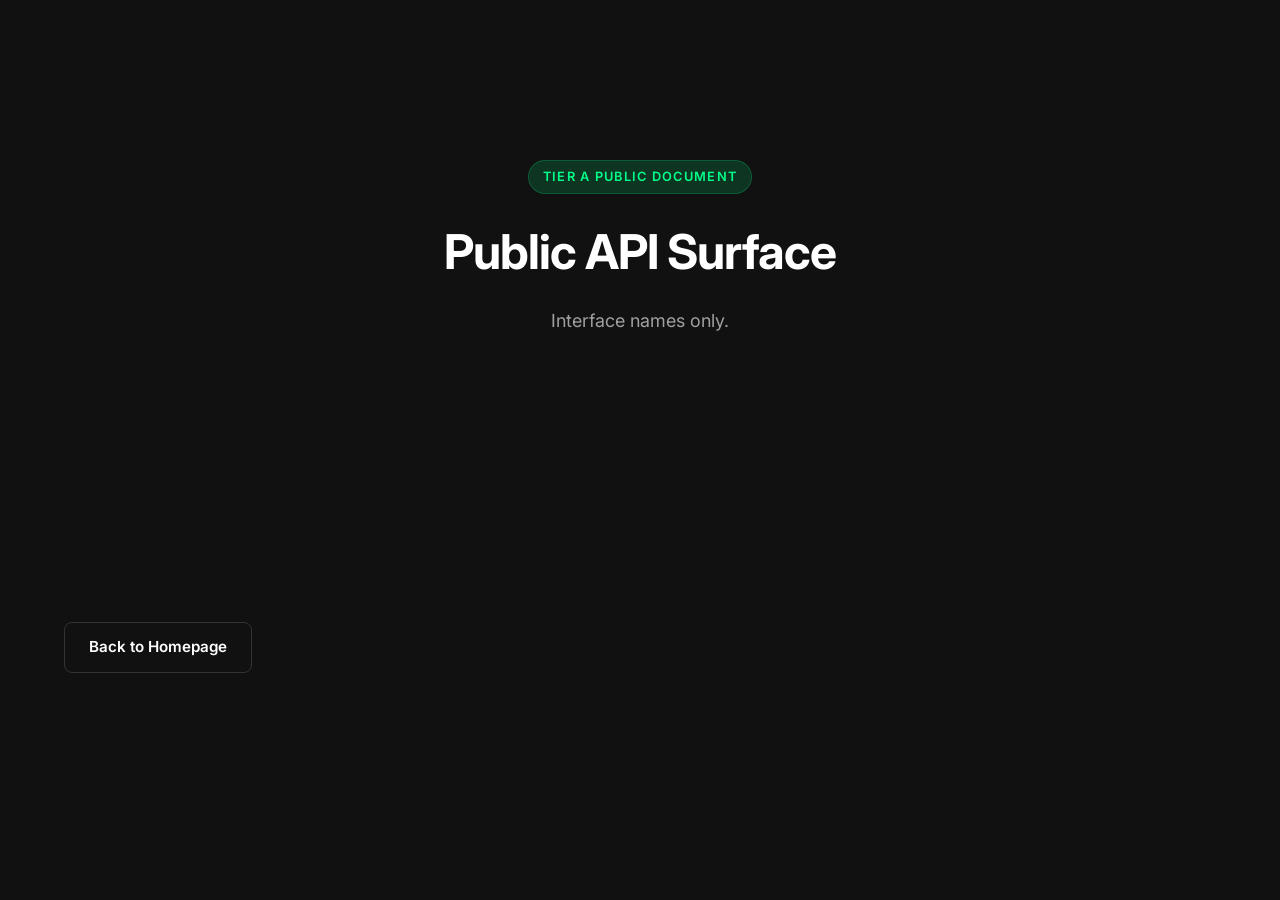
==== api.html @ 6c2674a9 "Add dedicated resources/FAQ/privpedia pages and page-level social metadata" ====
<!DOCTYPE html>
<html lang="en">
<head>
  <meta charset="UTF-8">
  <meta name="viewport" content="width=device-width, initial-scale=1.0">
  <meta name="description" content="PrivChain public API surface for verify, settle, settlement lookup, reconcile, health, and signer interfaces.">
  <meta property="og:title" content="PrivChain API Surface">
  <meta property="og:description" content="Interface-level API definitions for private payment lifecycle operations.">
  <meta property="og:type" content="website">
  <meta property="og:url" content="https://privchain.io/api.html">
  <meta property="og:image" content="https://privchain.io/assets/brand/social-card-api-1200x630.png">
  <meta name="twitter:card" content="summary_large_image">
  <meta name="twitter:title" content="PrivChain API Surface">
  <meta name="twitter:description" content="Public endpoint names and tool interfaces for PrivChain integrations.">
  <meta name="twitter:image" content="https://privchain.io/assets/brand/social-card-api-1200x630.png">
  <meta name="theme-color" content="#0a0a0a">
  <link rel="canonical" href="https://privchain.io/api.html">
  <title>PrivChain API Surface</title>
  <link rel="preconnect" href="https://fonts.googleapis.com">
  <link rel="preconnect" href="https://fonts.gstatic.com" crossorigin>
  <link href="https://fonts.googleapis.com/css2?family=Inter:wght@300;400;500;600;700;800&amp;display=swap" rel="stylesheet">
  <link rel="stylesheet" href="styles.css">
</head>
<body>
<section class="tokenomics" style="padding-top:160px;min-height:100vh;"><div class="container"><div class="section-header"><span class="section-tag">Tier A Public Document</span><h1 class="section-title">Public API Surface</h1><p class="section-subtitle">Interface names only.</p></div>
<div class="feature-card"><ul class="feature-list">
<li><strong>Facilitator:</strong> POST /verify, POST /settle, GET /settlements/:settlementRef, POST /reconcile, GET /health</li>
<li><strong>Scheme:</strong> priv-stark/v1</li>
<li><strong>Signer:</strong> POST /sign-intent</li>
<li><strong>MCP Tools:</strong> privchain_pay, privchain_get_settlement, privchain_reconcile</li>
</ul></div>
<p style="margin-top:24px;"><a class="btn btn-secondary" href="index.html">Back to Homepage</a></p></div></section>
</body>
</html>
---- styles.css ----
/* ===================================
   PrivChain Website Styles
   Dark Theme | Modern Crypto Aesthetic
   =================================== */

/* CSS Variables */
:root {
    --bg-primary: #0a0a0a;
    --bg-secondary: #111111;
    --bg-tertiary: #1a1a1a;
    --bg-card: #0f0f0f;
    --accent: #00ff88;
    --accent-dim: #00cc6a;
    --accent-glow: rgba(0, 255, 136, 0.15);
    --text-primary: #ffffff;
    --text-secondary: #a0a0a0;
    --text-tertiary: #666666;
    --border: #222222;
    --border-light: #333333;
    --gradient-start: #00ff88;
    --gradient-end: #00aa55;
    --font-family: 'Inter', -apple-system, BlinkMacSystemFont, 'Segoe UI', Roboto, sans-serif;
    --transition-fast: 0.15s ease;
    --transition-normal: 0.3s ease;
    --transition-slow: 0.5s ease;
    --container-width: 1200px;
    --section-padding: 120px;
}

/* Reset & Base */
*, *::before, *::after {
    box-sizing: border-box;
    margin: 0;
    padding: 0;
}

html {
    scroll-behavior: smooth;
    -webkit-font-smoothing: antialiased;
    -moz-osx-font-smoothing: grayscale;
}

body {
    font-family: var(--font-family);
    background: var(--bg-primary);
    color: var(--text-primary);
    line-height: 1.6;
    overflow-x: hidden;
}

a {
    color: inherit;
    text-decoration: none;
    transition: color var(--transition-fast);
}

ul {
    list-style: none;
}

img {
    max-width: 100%;
    height: auto;
}

/* Container */
.container {
    max-width: var(--container-width);
    margin: 0 auto;
    padding: 0 24px;
}

/* ===================================
   Navigation
   =================================== */
.navbar {
    position: fixed;
    top: 0;
    left: 0;
    right: 0;
    z-index: 1000;
    padding: 20px 0;
    transition: all var(--transition-normal);
    background: transparent;
}

.navbar.scrolled {
    padding: 12px 0;
    background: rgba(10, 10, 10, 0.9);
    backdrop-filter: blur(20px);
    border-bottom: 1px solid var(--border);
}

.nav-container {
    display: flex;
    align-items: center;
    justify-content: space-between;
}

.logo {
    display: flex;
    align-items: center;
    gap: 10px;
    font-weight: 700;
    font-size: 1.25rem;
}

.logo-icon {
    color: var(--accent);
    font-size: 1.5rem;
}

.logo-image {
    width: 30px;
    height: 30px;
    border-radius: 8px;
}

.logo-text {
    letter-spacing: 0.1em;
}

.nav-links {
    display: flex;
    align-items: center;
    gap: 40px;
}

.nav-links a {
    font-size: 0.9rem;
    font-weight: 500;
    color: var(--text-secondary);
    transition: color var(--transition-fast);
}

.nav-links a:hover {
    color: var(--accent);
}

.nav-cta {
    margin-left: 20px;
}

.mobile-menu-btn {
    display: none;
    flex-direction: column;
    gap: 5px;
    background: none;
    border: none;
    cursor: pointer;
    padding: 5px;
}

.mobile-menu-btn span {
    display: block;
    width: 24px;
    height: 2px;
    background: var(--text-primary);
    transition: all var(--transition-fast);
}

.mobile-menu-btn.active span:nth-child(1) {
    transform: rotate(45deg) translate(5px, 5px);
}

.mobile-menu-btn.active span:nth-child(2) {
    opacity: 0;
}

.mobile-menu-btn.active span:nth-child(3) {
    transform: rotate(-45deg) translate(5px, -5px);
}

/* ===================================
   Buttons
   =================================== */
.btn {
    display: inline-flex;
    align-items: center;
    gap: 10px;
    padding: 12px 24px;
    border-radius: 8px;
    font-weight: 600;
    font-size: 0.95rem;
    cursor: pointer;
    border: none;
    transition: all var(--transition-fast);
}

.btn-lg {
    padding: 16px 32px;
    font-size: 1rem;
}

.btn-primary {
    background: var(--accent);
    color: var(--bg-primary);
}

.btn-primary:hover {
    background: var(--accent-dim);
    transform: translateY(-2px);
    box-shadow: 0 10px 40px var(--accent-glow);
}

.btn-secondary {
    background: transparent;
    color: var(--text-primary);
    border: 1px solid var(--border-light);
}

.btn-secondary:hover {
    border-color: var(--accent);
    color: var(--accent);
}

.btn-icon {
    width: 18px;
    height: 18px;
}

/* ===================================
   Hero Section
   =================================== */
.hero {
    position: relative;
    min-height: 100vh;
    display: flex;
    flex-direction: column;
    justify-content: center;
    padding: 120px 0 80px;
    overflow: hidden;
}

.hero-bg {
    position: absolute;
    inset: 0;
    z-index: 0;
}

.hero-gradient {
    position: absolute;
    top: -50%;
    left: 50%;
    transform: translateX(-50%);
    width: 150%;
    height: 150%;
    background: radial-gradient(ellipse at center, var(--accent-glow) 0%, transparent 60%);
    opacity: 0.5;
    animation: pulse 8s ease-in-out infinite;
}

@keyframes pulse {
    0%, 100% { opacity: 0.3; transform: translateX(-50%) scale(1); }
    50% { opacity: 0.5; transform: translateX(-50%) scale(1.1); }
}

.hero-grid {
    position: absolute;
    inset: 0;
    background-image: 
        linear-gradient(rgba(255,255,255,0.03) 1px, transparent 1px),
        linear-gradient(90deg, rgba(255,255,255,0.03) 1px, transparent 1px);
    background-size: 60px 60px;
    mask-image: radial-gradient(ellipse at center, black 30%, transparent 70%);
}

.hero-content {
    position: relative;
    z-index: 1;
    text-align: center;
    max-width: 900px;
    margin: 0 auto;
}

.hero-badge {
    display: inline-flex;
    align-items: center;
    gap: 8px;
    padding: 8px 16px;
    background: var(--bg-tertiary);
    border: 1px solid var(--border);
    border-radius: 50px;
    font-size: 0.85rem;
    color: var(--text-secondary);
    margin-bottom: 32px;
    animation: fadeInUp 0.6s ease;
}

.badge-dot {
    width: 8px;
    height: 8px;
    background: var(--accent);
    border-radius: 50%;
    animation: blink 2s ease-in-out infinite;
}

@keyframes blink {
    0%, 100% { opacity: 1; }
    50% { opacity: 0.4; }
}

.hero-title {
    font-size: clamp(3rem, 8vw, 5rem);
    font-weight: 800;
    line-height: 1.1;
    margin-bottom: 24px;
    letter-spacing: -0.02em;
    animation: fadeInUp 0.6s ease 0.1s both;
}

.gradient-text {
    background: linear-gradient(135deg, var(--gradient-start), var(--gradient-end));
    -webkit-background-clip: text;
    -webkit-text-fill-color: transparent;
    background-clip: text;
}

.hero-subtitle {
    font-size: 1.25rem;
    color: var(--text-secondary);
    max-width: 700px;
    margin: 0 auto 40px;
    line-height: 1.7;
    animation: fadeInUp 0.6s ease 0.2s both;
}

.hero-stats {
    display: flex;
    justify-content: center;
    align-items: center;
    gap: 40px;
    margin-bottom: 48px;
    animation: fadeInUp 0.6s ease 0.3s both;
}

.stat {
    text-align: center;
}

.stat-value {
    display: block;
    font-size: 2rem;
    font-weight: 700;
    color: var(--accent);
}

.stat-label {
    font-size: 0.85rem;
    color: var(--text-tertiary);
    text-transform: uppercase;
    letter-spacing: 0.1em;
}

.stat-divider {
    width: 1px;
    height: 40px;
    background: var(--border);
}

.hero-cta {
    display: flex;
    justify-content: center;
    gap: 16px;
    animation: fadeInUp 0.6s ease 0.4s both;
}

.hero-scroll {
    position: absolute;
    bottom: 40px;
    left: 50%;
    transform: translateX(-50%);
    text-align: center;
    animation: fadeIn 0.6s ease 1s both;
}

.hero-scroll span {
    display: block;
    font-size: 0.75rem;
    color: var(--text-tertiary);
    text-transform: uppercase;
    letter-spacing: 0.15em;
    margin-bottom: 12px;
}

.scroll-indicator {
    width: 24px;
    height: 40px;
    border: 2px solid var(--border-light);
    border-radius: 12px;
    margin: 0 auto;
    position: relative;
}

.scroll-indicator::after {
    content: '';
    position: absolute;
    top: 8px;
    left: 50%;
    transform: translateX(-50%);
    width: 4px;
    height: 8px;
    background: var(--accent);
    border-radius: 2px;
    animation: scrollBounce 2s ease-in-out infinite;
}

@keyframes scrollBounce {
    0%, 100% { top: 8px; opacity: 1; }
    50% { top: 20px; opacity: 0.5; }
}

@keyframes fadeInUp {
    from { opacity: 0; transform: translateY(30px); }
    to { opacity: 1; transform: translateY(0); }
}

@keyframes fadeIn {
    from { opacity: 0; }
    to { opacity: 1; }
}

/* ===================================
   Section Styles
   =================================== */
.section-header {
    text-align: center;
    margin-bottom: 64px;
}

.section-tag {
    display: inline-block;
    padding: 6px 14px;
    background: var(--accent-glow);
    border: 1px solid rgba(0, 255, 136, 0.2);
    border-radius: 50px;
    font-size: 0.8rem;
    font-weight: 600;
    color: var(--accent);
    text-transform: uppercase;
    letter-spacing: 0.1em;
    margin-bottom: 20px;
}

.section-title {
    font-size: clamp(2rem, 5vw, 3rem);
    font-weight: 700;
    margin-bottom: 16px;
    letter-spacing: -0.02em;
}

.section-subtitle {
    font-size: 1.125rem;
    color: var(--text-secondary);
    max-width: 600px;
    margin: 0 auto;
}

/* ===================================
   Features Section
   =================================== */
.features {
    padding: var(--section-padding) 0;
    background: var(--bg-secondary);
}

.features-grid {
    display: grid;
    grid-template-columns: repeat(2, 1fr);
    gap: 24px;
}

.feature-card {
    background: var(--bg-card);
    border: 1px solid var(--border);
    border-radius: 16px;
    padding: 40px;
    transition: all var(--transition-normal);
    opacity: 0;
    transform: translateY(30px);
}

.feature-card.animate {
    opacity: 1;
    transform: translateY(0);
}

.feature-card:hover {
    border-color: var(--accent);
    transform: translateY(-4px);
    box-shadow: 0 20px 60px rgba(0, 0, 0, 0.3);
}

.feature-icon {
    width: 56px;
    height: 56px;
    background: var(--accent-glow);
    border-radius: 12px;
    display: flex;
    align-items: center;
    justify-content: center;
    margin-bottom: 24px;
}

.feature-icon svg {
    width: 28px;
    height: 28px;
    color: var(--accent);
}

.feature-title {
    font-size: 1.5rem;
    font-weight: 600;
    margin-bottom: 12px;
}

.feature-description {
    color: var(--text-secondary);
    margin-bottom: 20px;
    line-height: 1.7;
}

.feature-list {
    display: flex;
    flex-direction: column;
    gap: 8px;
}

.feature-list li {
    font-size: 0.9rem;
    color: var(--text-secondary);
    padding-left: 20px;
    position: relative;
}

.feature-list li::before {
    content: '→';
    position: absolute;
    left: 0;
    color: var(--accent);
}

/* ===================================
   Resource Sections
   =================================== */
.resource-hub {
    padding: var(--section-padding) 0;
    background: var(--bg-secondary);
}

.resource-grid {
    display: grid;
    grid-template-columns: repeat(2, minmax(0, 1fr));
    gap: 24px;
}

.resource-card {
    background: var(--bg-card);
    border: 1px solid var(--border);
    border-radius: 16px;
    padding: 32px;
    opacity: 0;
    transform: translateY(24px);
    transition: all var(--transition-normal);
}

.resource-card.animate {
    opacity: 1;
    transform: translateY(0);
}

.resource-card:hover {
    border-color: var(--accent);
    transform: translateY(-3px);
}

.resource-card h3 {
    font-size: 1.35rem;
    margin-bottom: 12px;
}

.resource-card p {
    color: var(--text-secondary);
    margin-bottom: 16px;
    line-height: 1.7;
}

.resource-card a {
    color: var(--accent);
    font-weight: 600;
}

.resource-card a:hover {
    color: var(--accent-dim);
}

/* ===================================
   Glossary Section
   =================================== */
.glossary {
    padding: var(--section-padding) 0;
}

.glossary-grid {
    display: grid;
    grid-template-columns: repeat(3, minmax(0, 1fr));
    gap: 20px;
}

.glossary-item {
    background: var(--bg-card);
    border: 1px solid var(--border);
    border-radius: 14px;
    padding: 24px;
    opacity: 0;
    transform: translateY(20px);
    transition: all var(--transition-normal);
}

.glossary-item.animate {
    opacity: 1;
    transform: translateY(0);
}

.glossary-item:hover {
    border-color: var(--border-light);
}

.glossary-item h3 {
    font-size: 1.1rem;
    margin-bottom: 10px;
}

.glossary-item p {
    color: var(--text-secondary);
    font-size: 0.95rem;
}

/* ===================================
   FAQ Section
   =================================== */
.faq-section {
    padding: var(--section-padding) 0;
    background: var(--bg-secondary);
}

.faq-list {
    max-width: 860px;
    margin: 0 auto;
    display: flex;
    flex-direction: column;
    gap: 12px;
}

.faq-item {
    background: var(--bg-card);
    border: 1px solid var(--border);
    border-radius: 12px;
    overflow: hidden;
}

.faq-item summary {
    list-style: none;
    cursor: pointer;
    padding: 18px 22px;
    font-size: 1rem;
    font-weight: 600;
    position: relative;
}

.faq-item summary::-webkit-details-marker {
    display: none;
}

.faq-item summary::after {
    content: '+';
    position: absolute;
    right: 18px;
    top: 50%;
    transform: translateY(-50%);
    color: var(--accent);
    font-size: 1.25rem;
    line-height: 1;
}

.faq-item[open] summary::after {
    content: '-';
}

.faq-item p {
    color: var(--text-secondary);
    padding: 0 22px 18px;
    line-height: 1.7;
}

/* ===================================
   How It Works Section
   =================================== */
.how-it-works {
    padding: var(--section-padding) 0;
}

.steps-container {
    max-width: 800px;
    margin: 0 auto;
}

.step {
    display: flex;
    gap: 32px;
    opacity: 0;
    transform: translateY(30px);
    transition: all 0.5s ease;
}

.step.animate {
    opacity: 1;
    transform: translateY(0);
}

.step-number {
    flex-shrink: 0;
    width: 80px;
    height: 80px;
    background: var(--accent-glow);
    border: 2px solid var(--accent);
    border-radius: 16px;
    display: flex;
    align-items: center;
    justify-content: center;
    font-size: 1.5rem;
    font-weight: 700;
    color: var(--accent);
}

.step-content {
    flex: 1;
    padding-bottom: 48px;
}

.step-title {
    font-size: 1.5rem;
    font-weight: 600;
    margin-bottom: 12px;
}

.step-description {
    color: var(--text-secondary);
    line-height: 1.7;
    margin-bottom: 16px;
}

.step-code {
    display: inline-block;
    background: var(--bg-tertiary);
    border: 1px solid var(--border);
    border-radius: 8px;
    padding: 12px 20px;
    font-family: 'SF Mono', 'Fira Code', monospace;
    font-size: 0.9rem;
    color: var(--accent);
}

.step-connector {
    width: 2px;
    height: 40px;
    background: var(--border);
    margin-left: 39px;
    margin-bottom: 24px;
}

/* ===================================
   Tokenomics Section
   =================================== */
.tokenomics {
    padding: var(--section-padding) 0;
    background: var(--bg-secondary);
}

.tokenomics-content {
    display: grid;
    grid-template-columns: 1fr 1fr;
    gap: 60px;
    align-items: center;
}

.tokenomics-chart {
    display: flex;
    flex-direction: column;
    align-items: center;
    gap: 32px;
}

.chart-placeholder {
    position: relative;
    width: 280px;
    height: 280px;
}

.chart-ring {
    width: 100%;
    height: 100%;
    position: relative;
}

.chart-ring svg {
    transform: rotate(-90deg);
}

.chart-segment {
    transition: all var(--transition-normal);
}

.chart-ring:hover .chart-segment {
    filter: brightness(1.2);
}

.chart-center {
    position: absolute;
    top: 50%;
    left: 50%;
    transform: translate(-50%, -50%);
    text-align: center;
}

.chart-total {
    display: block;
    font-size: 2.5rem;
    font-weight: 700;
    color: var(--accent);
}

.chart-label {
    font-size: 0.9rem;
    color: var(--text-tertiary);
    text-transform: uppercase;
    letter-spacing: 0.1em;
}

.chart-legend {
    display: flex;
    flex-direction: column;
    gap: 12px;
}

.legend-item {
    display: flex;
    align-items: center;
    gap: 12px;
    font-size: 0.9rem;
    color: var(--text-secondary);
}

.legend-color {
    width: 16px;
    height: 16px;
    border-radius: 4px;
}

.tokenomics-details {
    display: flex;
    flex-direction: column;
    gap: 32px;
}

.token-info {
    display: grid;
    grid-template-columns: repeat(2, 1fr);
    gap: 16px;
}

.token-stat {
    background: var(--bg-card);
    border: 1px solid var(--border);
    border-radius: 12px;
    padding: 20px;
}

.token-stat-label {
    display: block;
    font-size: 0.8rem;
    color: var(--text-tertiary);
    text-transform: uppercase;
    letter-spacing: 0.05em;
    margin-bottom: 4px;
}

.token-stat-value {
    font-size: 1.25rem;
    font-weight: 600;
    color: var(--text-primary);
}

.utility-list h4 {
    font-size: 1.125rem;
    margin-bottom: 16px;
    color: var(--text-primary);
}

.utility-list ul {
    display: flex;
    flex-direction: column;
    gap: 12px;
}

.utility-list li {
    color: var(--text-secondary);
    padding-left: 20px;
    position: relative;
}

.utility-list li::before {
    content: '◈';
    position: absolute;
    left: 0;
    color: var(--accent);
    font-size: 0.7rem;
}

.utility-list strong {
    color: var(--text-primary);
}

/* ===================================
   Roadmap Section
   =================================== */
.roadmap {
    padding: var(--section-padding) 0;
}

.timeline {
    max-width: 800px;
    margin: 0 auto;
}

.timeline-item {
    display: flex;
    gap: 32px;
    opacity: 0;
    transform: translateX(-30px);
    transition: all 0.5s ease;
}

.timeline-item.animate {
    opacity: 1;
    transform: translateX(0);
}

.timeline-marker {
    display: flex;
    flex-direction: column;
    align-items: center;
    flex-shrink: 0;
}

.marker-dot {
    width: 20px;
    height: 20px;
    border-radius: 50%;
    background: var(--bg-tertiary);
    border: 2px solid var(--border);
    transition: all var(--transition-fast);
}

.timeline-item.active .marker-dot,
.timeline-item.current .marker-dot {
    background: var(--accent);
    border-color: var(--accent);
    box-shadow: 0 0 20px var(--accent-glow);
}

.timeline-item.current .marker-dot {
    animation: pulseRing 2s ease-in-out infinite;
}

@keyframes pulseRing {
    0%, 100% { box-shadow: 0 0 0 0 var(--accent-glow); }
    50% { box-shadow: 0 0 0 10px transparent; }
}

.marker-line {
    width: 2px;
    flex: 1;
    min-height: 60px;
    background: var(--border);
    margin-top: 8px;
}

.timeline-item.active .marker-line {
    background: linear-gradient(to bottom, var(--accent), var(--border));
}

.timeline-content {
    flex: 1;
    padding-bottom: 48px;
}

.timeline-date {
    display: inline-block;
    font-size: 0.8rem;
    font-weight: 600;
    color: var(--accent);
    text-transform: uppercase;
    letter-spacing: 0.1em;
    margin-bottom: 8px;
}

.timeline-title {
    font-size: 1.5rem;
    font-weight: 600;
    margin-bottom: 16px;
}

.timeline-list {
    display: flex;
    flex-direction: column;
    gap: 8px;
    margin-bottom: 16px;
}

.timeline-list li {
    color: var(--text-secondary);
    padding-left: 20px;
    position: relative;
}

.timeline-list li::before {
    content: '•';
    position: absolute;
    left: 0;
    color: var(--text-tertiary);
}

.timeline-status {
    display: inline-block;
    padding: 4px 12px;
    border-radius: 50px;
    font-size: 0.75rem;
    font-weight: 600;
    text-transform: uppercase;
    letter-spacing: 0.05em;
}

.timeline-status.completed {
    background: rgba(0, 255, 136, 0.15);
    color: var(--accent);
}

.timeline-status.in-progress {
    background: rgba(255, 200, 0, 0.15);
    color: #ffc800;
}

.timeline-status.upcoming {
    background: var(--bg-tertiary);
    color: var(--text-tertiary);
}

/* ===================================
   CTA Section
   =================================== */
.cta-section {
    padding: var(--section-padding) 0;
    background: linear-gradient(180deg, var(--bg-primary) 0%, var(--bg-secondary) 100%);
    position: relative;
    overflow: hidden;
}

.cta-section::before {
    content: '';
    position: absolute;
    top: 0;
    left: 50%;
    transform: translateX(-50%);
    width: 150%;
    height: 100%;
    background: radial-gradient(ellipse at center top, var(--accent-glow) 0%, transparent 60%);
    opacity: 0.3;
}

.cta-content {
    position: relative;
    text-align: center;
    max-width: 700px;
    margin: 0 auto;
}

.cta-title {
    font-size: clamp(2rem, 5vw, 3rem);
    font-weight: 700;
    margin-bottom: 16px;
}

.cta-subtitle {
    font-size: 1.125rem;
    color: var(--text-secondary);
    margin-bottom: 32px;
}

.cta-buttons {
    display: flex;
    justify-content: center;
    gap: 16px;
    margin-bottom: 40px;
}

.cta-code {
    display: inline-flex;
    align-items: center;
    gap: 12px;
    background: var(--bg-tertiary);
    border: 1px solid var(--border);
    border-radius: 8px;
    padding: 16px 24px;
}

.cta-code code {
    font-family: 'SF Mono', 'Fira Code', monospace;
    font-size: 0.9rem;
    color: var(--accent);
}

.copy-btn {
    background: none;
    border: none;
    cursor: pointer;
    padding: 4px;
    opacity: 0.6;
    transition: opacity var(--transition-fast);
}

.copy-btn:hover {
    opacity: 1;
}

.copy-btn svg {
    width: 18px;
    height: 18px;
    color: var(--text-secondary);
}

/* ===================================
   Footer
   =================================== */
.footer {
    background: var(--bg-secondary);
    border-top: 1px solid var(--border);
    padding: 80px 0 40px;
}

.footer-main {
    display: grid;
    grid-template-columns: 1.5fr 2fr;
    gap: 60px;
    margin-bottom: 60px;
}

.footer-brand .logo {
    margin-bottom: 16px;
}

.footer-tagline {
    color: var(--text-secondary);
    margin-bottom: 24px;
}

.footer-social {
    display: flex;
    gap: 16px;
}

.footer-social a {
    width: 40px;
    height: 40px;
    background: var(--bg-tertiary);
    border: 1px solid var(--border);
    border-radius: 10px;
    display: flex;
    align-items: center;
    justify-content: center;
    transition: all var(--transition-fast);
}

.footer-social a:hover {
    border-color: var(--accent);
    background: var(--accent-glow);
}

.footer-social svg {
    width: 18px;
    height: 18px;
    color: var(--text-secondary);
    transition: color var(--transition-fast);
}

.footer-social a:hover svg {
    color: var(--accent);
}

.footer-links {
    display: grid;
    grid-template-columns: repeat(3, 1fr);
    gap: 40px;
}

.footer-column h4 {
    font-size: 0.9rem;
    font-weight: 600;
    text-transform: uppercase;
    letter-spacing: 0.05em;
    margin-bottom: 20px;
    color: var(--text-primary);
}

.footer-column ul {
    display: flex;
    flex-direction: column;
    gap: 12px;
}

.footer-column a {
    font-size: 0.9rem;
    color: var(--text-secondary);
    transition: color var(--transition-fast);
}

.footer-column a:hover {
    color: var(--accent);
}

.footer-bottom {
    display: flex;
    justify-content: space-between;
    align-items: center;
    padding-top: 40px;
    border-top: 1px solid var(--border);
    font-size: 0.85rem;
    color: var(--text-tertiary);
}

.footer-bottom a {
    color: var(--text-secondary);
}

.footer-bottom a:hover {
    color: var(--accent);
}

.footer-legal {
    display: flex;
    gap: 16px;
}

.footer-legal span {
    color: var(--text-tertiary);
}

/* ===================================
   Responsive Design
   =================================== */
@media (max-width: 1024px) {
    :root {
        --section-padding: 80px;
    }

    .features-grid {
        gap: 20px;
    }

    .resource-grid {
        gap: 20px;
    }

    .glossary-grid {
        grid-template-columns: repeat(2, minmax(0, 1fr));
    }

    .tokenomics-content {
        gap: 40px;
    }
}

@media (max-width: 768px) {
    .nav-links {
        position: fixed;
        top: 0;
        right: -100%;
        width: 80%;
        max-width: 300px;
        height: 100vh;
        background: var(--bg-secondary);
        flex-direction: column;
        padding: 100px 40px 40px;
        gap: 24px;
        transition: right var(--transition-normal);
        border-left: 1px solid var(--border);
    }

    .nav-links.active {
        right: 0;
    }

    .nav-cta {
        display: none;
    }

    .mobile-menu-btn {
        display: flex;
    }

    .hero-stats {
        flex-wrap: wrap;
        gap: 20px;
    }

    .stat-divider {
        display: none;
    }

    .hero-cta {
        flex-direction: column;
        align-items: center;
    }

    .features-grid {
        grid-template-columns: 1fr;
    }

    .resource-grid {
        grid-template-columns: 1fr;
    }

    .glossary-grid {
        grid-template-columns: 1fr;
    }

    .feature-card {
        padding: 32px;
    }

    .resource-card {
        padding: 28px;
    }

    .step {
        flex-direction: column;
        gap: 16px;
    }

    .step-number {
        width: 60px;
        height: 60px;
        font-size: 1.25rem;
    }

    .step-connector {
        height: 24px;
        margin-left: 29px;
    }

    .tokenomics-content {
        grid-template-columns: 1fr;
    }

    .token-info {
        grid-template-columns: 1fr;
    }

    .timeline-item {
        gap: 20px;
    }

    .timeline-title {
        font-size: 1.25rem;
    }

    .cta-buttons {
        flex-direction: column;
        align-items: center;
    }

    .cta-code {
        flex-direction: column;
        gap: 8px;
    }

    .cta-code code {
        font-size: 0.8rem;
    }

    .footer-main {
        grid-template-columns: 1fr;
        gap: 40px;
    }

    .footer-links {
        grid-template-columns: repeat(2, 1fr);
    }

    .footer-bottom {
        flex-direction: column;
        gap: 16px;
        text-align: center;
    }
}

@media (max-width: 480px) {
    :root {
        --section-padding: 60px;
    }

    .container {
        padding: 0 16px;
    }

    .hero-title {
        font-size: 2.5rem;
    }

    .hero-subtitle {
        font-size: 1rem;
    }

    .section-title {
        font-size: 1.75rem;
    }

    .feature-card {
        padding: 24px;
    }

    .resource-card {
        padding: 24px;
    }

    .feature-title {
        font-size: 1.25rem;
    }

    .chart-placeholder {
        width: 220px;
        height: 220px;
    }

    .footer-links {
        grid-template-columns: 1fr;
        gap: 32px;
    }
}

/* ===================================
   Utility Classes
   =================================== */
.sr-only {
    position: absolute;
    width: 1px;
    height: 1px;
    padding: 0;
    margin: -1px;
    overflow: hidden;
    clip: rect(0, 0, 0, 0);
    border: 0;
}
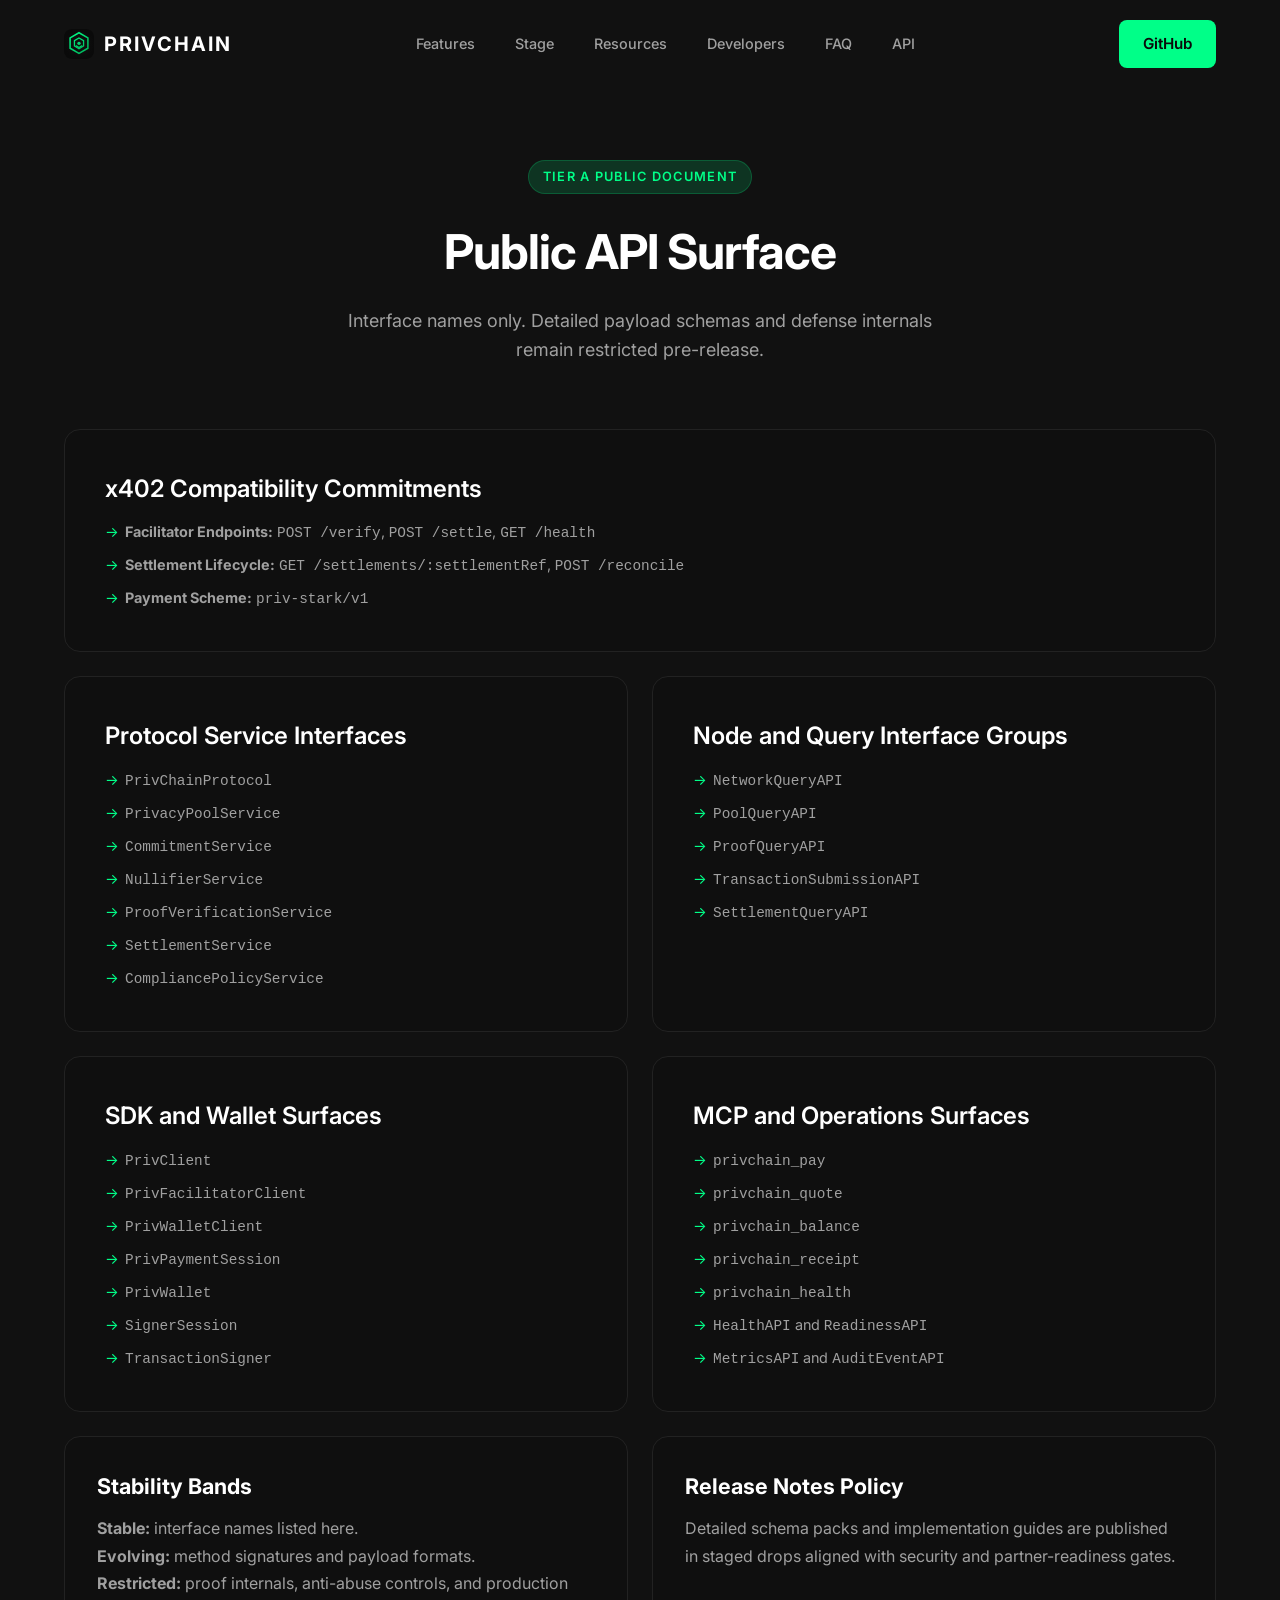
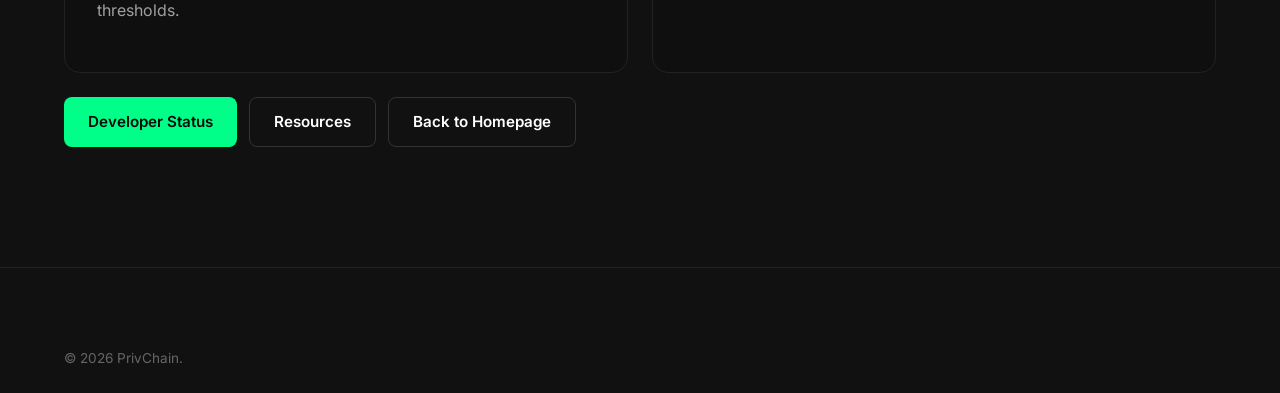
==== commit cb8ce54b: "Enhance API page with public interface surface details" ====
--- a/api.html
+++ b/api.html
@@ -3,18 +3,25 @@
 <head>
   <meta charset="UTF-8">
   <meta name="viewport" content="width=device-width, initial-scale=1.0">
-  <meta name="description" content="PrivChain public API surface for verify, settle, settlement lookup, reconcile, health, and signer interfaces.">
+  <meta name="description" content="PrivChain public API surface with interface names only for facilitator, protocol, SDK, wallet, and MCP tools.">
+  <meta name="keywords" content="PrivChain API, x402, priv-stark, MCP, wallet signing, private payments">
   <meta property="og:title" content="PrivChain API Surface">
-  <meta property="og:description" content="Interface-level API definitions for private payment lifecycle operations.">
+  <meta property="og:description" content="Public interface names for integration planning, with implementation internals intentionally withheld pre-release.">
   <meta property="og:type" content="website">
   <meta property="og:url" content="https://privchain.io/api.html">
   <meta property="og:image" content="https://privchain.io/assets/brand/social-card-api-1200x630.png">
   <meta name="twitter:card" content="summary_large_image">
   <meta name="twitter:title" content="PrivChain API Surface">
-  <meta name="twitter:description" content="Public endpoint names and tool interfaces for PrivChain integrations.">
+  <meta name="twitter:description" content="Interface names only across facilitator, SDK, MCP, wallet, and observability surfaces.">
   <meta name="twitter:image" content="https://privchain.io/assets/brand/social-card-api-1200x630.png">
   <meta name="theme-color" content="#0a0a0a">
   <link rel="canonical" href="https://privchain.io/api.html">
+  <link rel="apple-touch-icon" sizes="180x180" href="/assets/icons/apple-touch-icon.png">
+  <link rel="icon" type="image/png" sizes="32x32" href="/assets/icons/favicon-32x32.png">
+  <link rel="icon" type="image/png" sizes="16x16" href="/assets/icons/favicon-16x16.png">
+  <link rel="manifest" href="/assets/icons/site.webmanifest">
+  <link rel="mask-icon" href="/assets/icons/safari-pinned-tab.svg" color="#00ff88">
+  <link rel="shortcut icon" href="/assets/icons/favicon.ico">
   <title>PrivChain API Surface</title>
   <link rel="preconnect" href="https://fonts.googleapis.com">
   <link rel="preconnect" href="https://fonts.gstatic.com" crossorigin>
@@ -22,13 +29,139 @@
   <link rel="stylesheet" href="styles.css">
 </head>
 <body>
-<section class="tokenomics" style="padding-top:160px;min-height:100vh;"><div class="container"><div class="section-header"><span class="section-tag">Tier A Public Document</span><h1 class="section-title">Public API Surface</h1><p class="section-subtitle">Interface names only.</p></div>
-<div class="feature-card"><ul class="feature-list">
-<li><strong>Facilitator:</strong> POST /verify, POST /settle, GET /settlements/:settlementRef, POST /reconcile, GET /health</li>
-<li><strong>Scheme:</strong> priv-stark/v1</li>
-<li><strong>Signer:</strong> POST /sign-intent</li>
-<li><strong>MCP Tools:</strong> privchain_pay, privchain_get_settlement, privchain_reconcile</li>
-</ul></div>
-<p style="margin-top:24px;"><a class="btn btn-secondary" href="index.html">Back to Homepage</a></p></div></section>
+  <nav class="navbar">
+    <div class="container nav-container">
+      <a href="index.html" class="logo" aria-label="PrivChain Home">
+        <img class="logo-image" src="assets/brand/logo-mark.svg" alt="PrivChain logo">
+        <span class="logo-text">PRIVCHAIN</span>
+      </a>
+      <ul class="nav-links">
+        <li><a href="index.html#features">Features</a></li>
+        <li><a href="index.html#stage">Stage</a></li>
+        <li><a href="resources.html">Resources</a></li>
+        <li><a href="developers.html">Developers</a></li>
+        <li><a href="faq.html">FAQ</a></li>
+        <li><a href="api.html">API</a></li>
+      </ul>
+      <a href="https://github.com/PrivChain" target="_blank" rel="noopener" class="btn btn-primary nav-cta">GitHub</a>
+      <button class="mobile-menu-btn" aria-label="Toggle menu">
+        <span></span>
+        <span></span>
+        <span></span>
+      </button>
+    </div>
+  </nav>
+
+  <section class="resource-hub" style="padding-top: 160px; min-height: 100vh;">
+    <div class="container">
+      <div class="section-header">
+        <span class="section-tag">Tier A Public Document</span>
+        <h1 class="section-title">Public API Surface</h1>
+        <p class="section-subtitle">Interface names only. Detailed payload schemas and defense internals remain restricted pre-release.</p>
+      </div>
+
+      <div class="feature-card" style="opacity: 1; transform: none; margin-bottom: 24px;">
+        <h3 class="feature-title">x402 Compatibility Commitments</h3>
+        <ul class="feature-list">
+          <li><strong>Facilitator Endpoints:</strong> <code>POST /verify</code>, <code>POST /settle</code>, <code>GET /health</code></li>
+          <li><strong>Settlement Lifecycle:</strong> <code>GET /settlements/:settlementRef</code>, <code>POST /reconcile</code></li>
+          <li><strong>Payment Scheme:</strong> <code>priv-stark/v1</code></li>
+        </ul>
+      </div>
+
+      <div class="features-grid" style="margin-bottom: 24px;">
+        <div class="feature-card" style="opacity: 1; transform: none;">
+          <h3 class="feature-title">Protocol Service Interfaces</h3>
+          <ul class="feature-list">
+            <li><code>PrivChainProtocol</code></li>
+            <li><code>PrivacyPoolService</code></li>
+            <li><code>CommitmentService</code></li>
+            <li><code>NullifierService</code></li>
+            <li><code>ProofVerificationService</code></li>
+            <li><code>SettlementService</code></li>
+            <li><code>CompliancePolicyService</code></li>
+          </ul>
+        </div>
+
+        <div class="feature-card" style="opacity: 1; transform: none;">
+          <h3 class="feature-title">Node and Query Interface Groups</h3>
+          <ul class="feature-list">
+            <li><code>NetworkQueryAPI</code></li>
+            <li><code>PoolQueryAPI</code></li>
+            <li><code>ProofQueryAPI</code></li>
+            <li><code>TransactionSubmissionAPI</code></li>
+            <li><code>SettlementQueryAPI</code></li>
+          </ul>
+        </div>
+
+        <div class="feature-card" style="opacity: 1; transform: none;">
+          <h3 class="feature-title">SDK and Wallet Surfaces</h3>
+          <ul class="feature-list">
+            <li><code>PrivClient</code></li>
+            <li><code>PrivFacilitatorClient</code></li>
+            <li><code>PrivWalletClient</code></li>
+            <li><code>PrivPaymentSession</code></li>
+            <li><code>PrivWallet</code></li>
+            <li><code>SignerSession</code></li>
+            <li><code>TransactionSigner</code></li>
+          </ul>
+        </div>
+
+        <div class="feature-card" style="opacity: 1; transform: none;">
+          <h3 class="feature-title">MCP and Operations Surfaces</h3>
+          <ul class="feature-list">
+            <li><code>privchain_pay</code></li>
+            <li><code>privchain_quote</code></li>
+            <li><code>privchain_balance</code></li>
+            <li><code>privchain_receipt</code></li>
+            <li><code>privchain_health</code></li>
+            <li><code>HealthAPI</code> and <code>ReadinessAPI</code></li>
+            <li><code>MetricsAPI</code> and <code>AuditEventAPI</code></li>
+          </ul>
+        </div>
+      </div>
+
+      <div class="resource-grid" style="margin-bottom: 24px;">
+        <article class="resource-card" style="opacity: 1; transform: none;">
+          <h3>Stability Bands</h3>
+          <p><strong>Stable:</strong> interface names listed here.<br><strong>Evolving:</strong> method signatures and payload formats.<br><strong>Restricted:</strong> proof internals, anti-abuse controls, and production thresholds.</p>
+        </article>
+        <article class="resource-card" style="opacity: 1; transform: none;">
+          <h3>Release Notes Policy</h3>
+          <p>Detailed schema packs and implementation guides are published in staged drops aligned with security and partner-readiness gates.</p>
+        </article>
+      </div>
+
+      <div style="display: flex; gap: 12px; flex-wrap: wrap;">
+        <a class="btn btn-primary" href="developers.html">Developer Status</a>
+        <a class="btn btn-secondary" href="resources.html">Resources</a>
+        <a class="btn btn-secondary" href="index.html">Back to Homepage</a>
+      </div>
+    </div>
+  </section>
+
+  <footer class="footer">
+    <div class="container">
+      <div class="footer-bottom" style="border-top: none; padding-top: 0;">
+        <p>&copy; 2026 PrivChain.</p>
+      </div>
+    </div>
+  </footer>
+
+  <script>
+    document.querySelector('.mobile-menu-btn').addEventListener('click', function() {
+      document.querySelector('.nav-links').classList.toggle('active');
+      this.classList.toggle('active');
+    });
+
+    window.addEventListener('scroll', function() {
+      const navbar = document.querySelector('.navbar');
+      if (window.scrollY > 50) {
+        navbar.classList.add('scrolled');
+      } else {
+        navbar.classList.remove('scrolled');
+      }
+    });
+  </script>
 </body>
 </html>
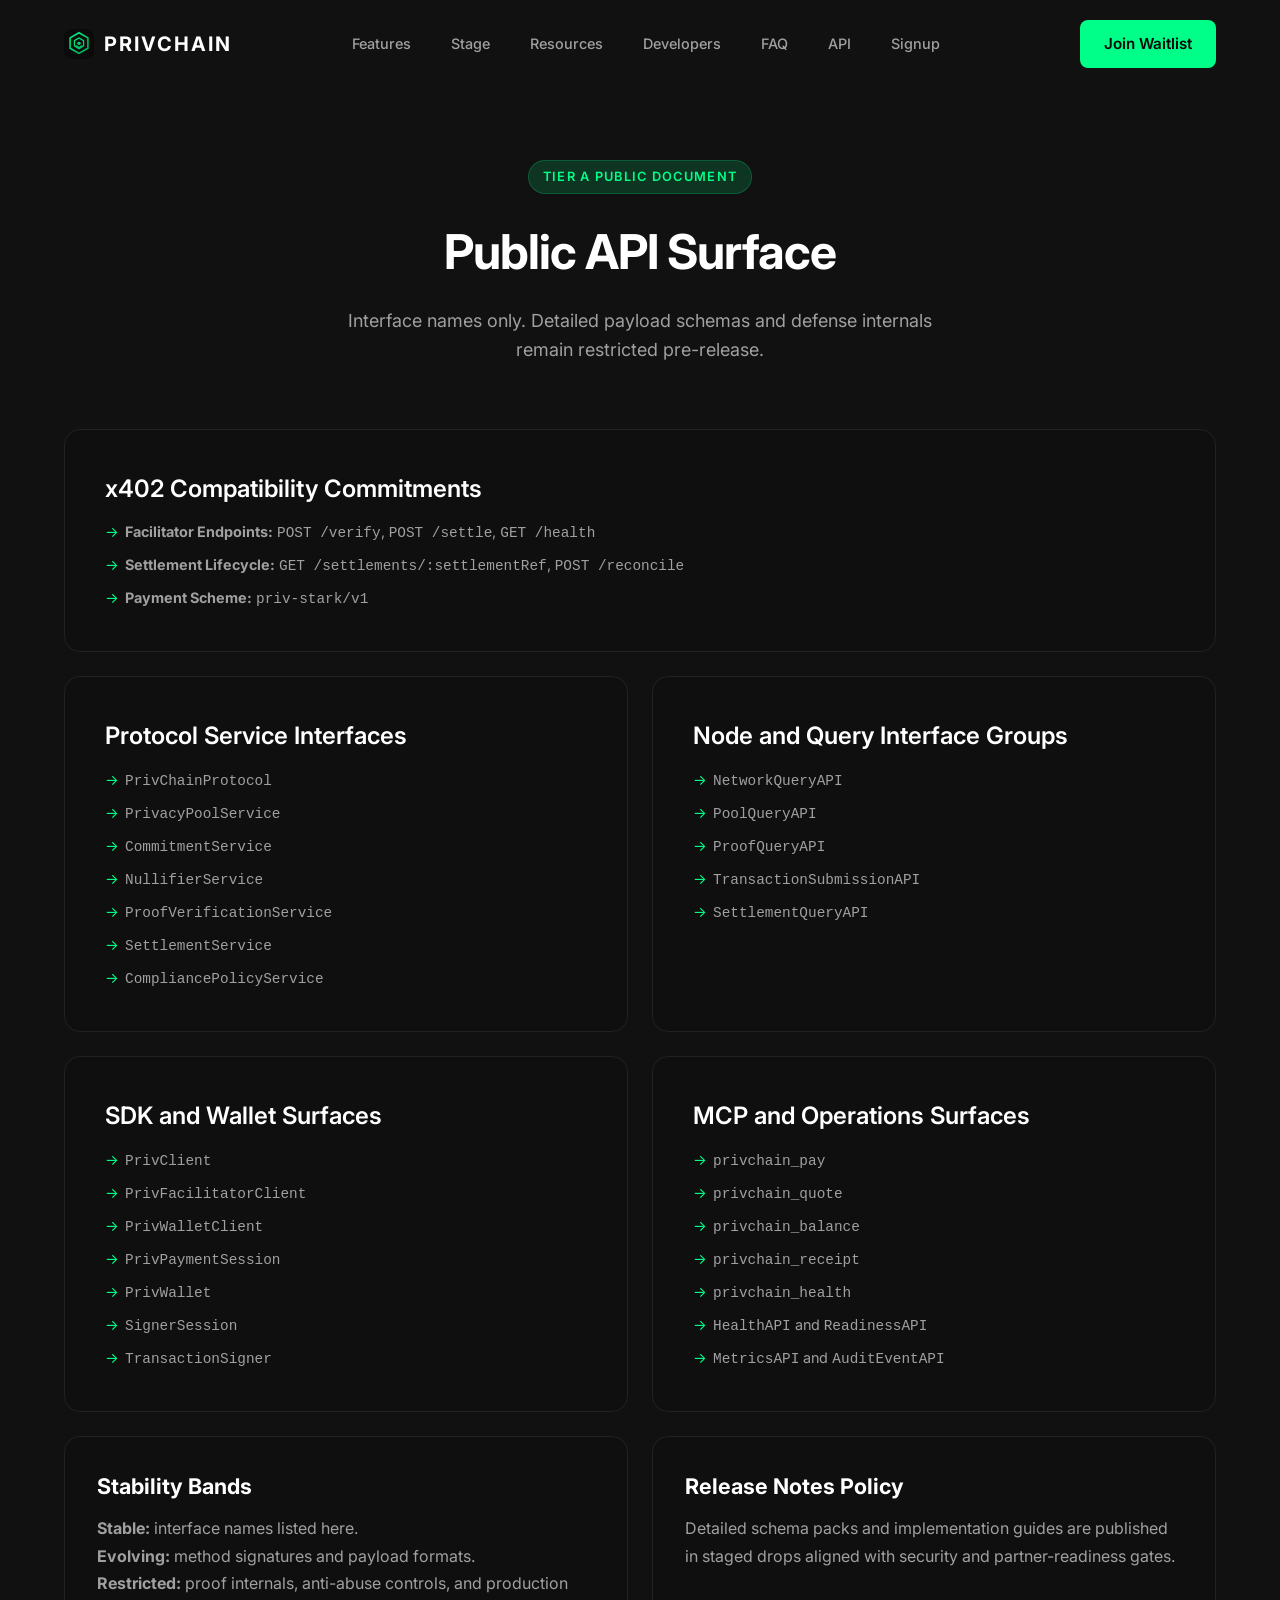
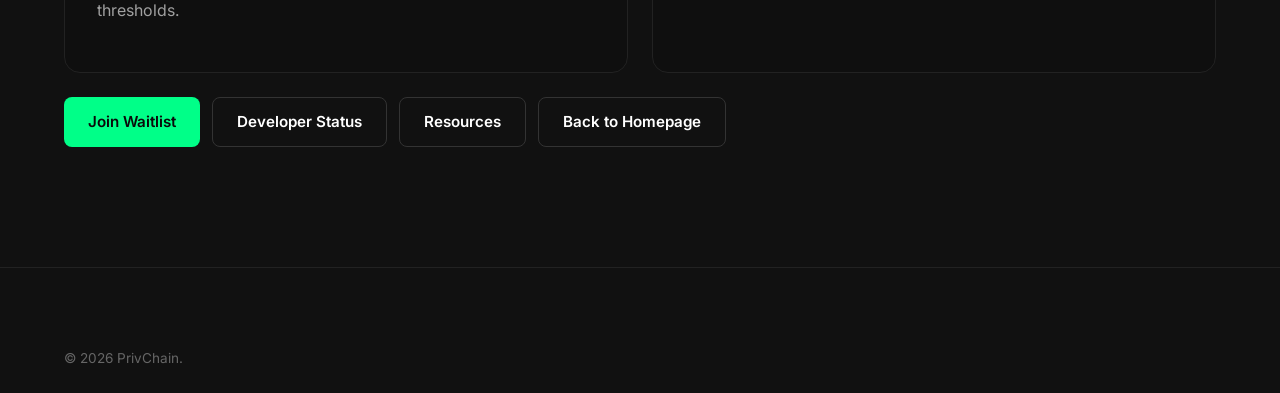
==== commit 178acc44: "Add signup conversion funnel with attribution tracking" ====
--- a/api.html
+++ b/api.html
@@ -4,6 +4,7 @@
   <meta charset="UTF-8">
   <meta name="viewport" content="width=device-width, initial-scale=1.0">
   <meta name="description" content="PrivChain public API surface with interface names only for facilitator, protocol, SDK, wallet, and MCP tools.">
+  <meta name="robots" content="index,follow,max-image-preview:large,max-snippet:-1,max-video-preview:-1">
   <meta name="keywords" content="PrivChain API, x402, priv-stark, MCP, wallet signing, private payments">
   <meta property="og:title" content="PrivChain API Surface">
   <meta property="og:description" content="Public interface names for integration planning, with implementation internals intentionally withheld pre-release.">
@@ -16,6 +17,7 @@
   <meta name="twitter:image" content="https://privchain.io/assets/brand/social-card-api-1200x630.png">
   <meta name="theme-color" content="#0a0a0a">
   <link rel="canonical" href="https://privchain.io/api.html">
+  <link rel="alternate" type="text/markdown" href="https://privchain.io/llms-full.txt">
   <link rel="apple-touch-icon" sizes="180x180" href="/assets/icons/apple-touch-icon.png">
   <link rel="icon" type="image/png" sizes="32x32" href="/assets/icons/favicon-32x32.png">
   <link rel="icon" type="image/png" sizes="16x16" href="/assets/icons/favicon-16x16.png">
@@ -42,8 +44,9 @@
         <li><a href="developers.html">Developers</a></li>
         <li><a href="faq.html">FAQ</a></li>
         <li><a href="api.html">API</a></li>
+                <li><a href="signup.html">Signup</a></li>
       </ul>
-      <a href="https://github.com/PrivChain" target="_blank" rel="noopener" class="btn btn-primary nav-cta">GitHub</a>
+      <a href="signup.html" class="btn btn-primary nav-cta" data-funnel-cta="nav">Join Waitlist</a>
       <button class="mobile-menu-btn" aria-label="Toggle menu">
         <span></span>
         <span></span>
@@ -133,7 +136,8 @@
       </div>
 
       <div style="display: flex; gap: 12px; flex-wrap: wrap;">
-        <a class="btn btn-primary" href="developers.html">Developer Status</a>
+        <a class="btn btn-primary" href="signup.html" data-funnel-cta="api_page">Join Waitlist</a>
+        <a class="btn btn-secondary" href="developers.html">Developer Status</a>
         <a class="btn btn-secondary" href="resources.html">Resources</a>
         <a class="btn btn-secondary" href="index.html">Back to Homepage</a>
       </div>
@@ -147,6 +151,7 @@
       </div>
     </div>
   </footer>
+  <script src="assets/js/funnel.js"></script>
 
   <script>
     document.querySelector('.mobile-menu-btn').addEventListener('click', function() {
--- a/styles.css
+++ b/styles.css
@@ -595,6 +595,73 @@
 }
 
 /* ===================================
+   Signup Funnel
+   =================================== */
+.signup-form {
+    display: flex;
+    flex-direction: column;
+    gap: 20px;
+}
+
+.signup-grid {
+    display: grid;
+    grid-template-columns: repeat(2, minmax(0, 1fr));
+    gap: 16px;
+}
+
+.signup-form label {
+    display: flex;
+    flex-direction: column;
+    gap: 8px;
+}
+
+.signup-form label span {
+    font-size: 0.9rem;
+    color: var(--text-secondary);
+    font-weight: 500;
+}
+
+.signup-form input,
+.signup-form select,
+.signup-form textarea {
+    width: 100%;
+    background: var(--bg-tertiary);
+    color: var(--text-primary);
+    border: 1px solid var(--border-light);
+    border-radius: 10px;
+    padding: 12px 14px;
+    font-family: var(--font-family);
+    font-size: 0.95rem;
+    transition: border-color var(--transition-fast), box-shadow var(--transition-fast);
+}
+
+.signup-form input:focus,
+.signup-form select:focus,
+.signup-form textarea:focus {
+    outline: none;
+    border-color: var(--accent);
+    box-shadow: 0 0 0 3px var(--accent-glow);
+}
+
+.signup-textarea textarea {
+    min-height: 120px;
+    resize: vertical;
+}
+
+.signup-consent {
+    flex-direction: row !important;
+    align-items: flex-start;
+    gap: 10px !important;
+}
+
+.signup-consent input[type="checkbox"] {
+    width: 18px;
+    height: 18px;
+    margin-top: 2px;
+    accent-color: var(--accent);
+}
+
+/* ===================================
    Glossary Section
    =================================== */
 .glossary {
@@ -1330,6 +1397,10 @@
         grid-template-columns: 1fr;
     }
 
+    .signup-grid {
+        grid-template-columns: 1fr;
+    }
+
     .glossary-grid {
         grid-template-columns: 1fr;
     }
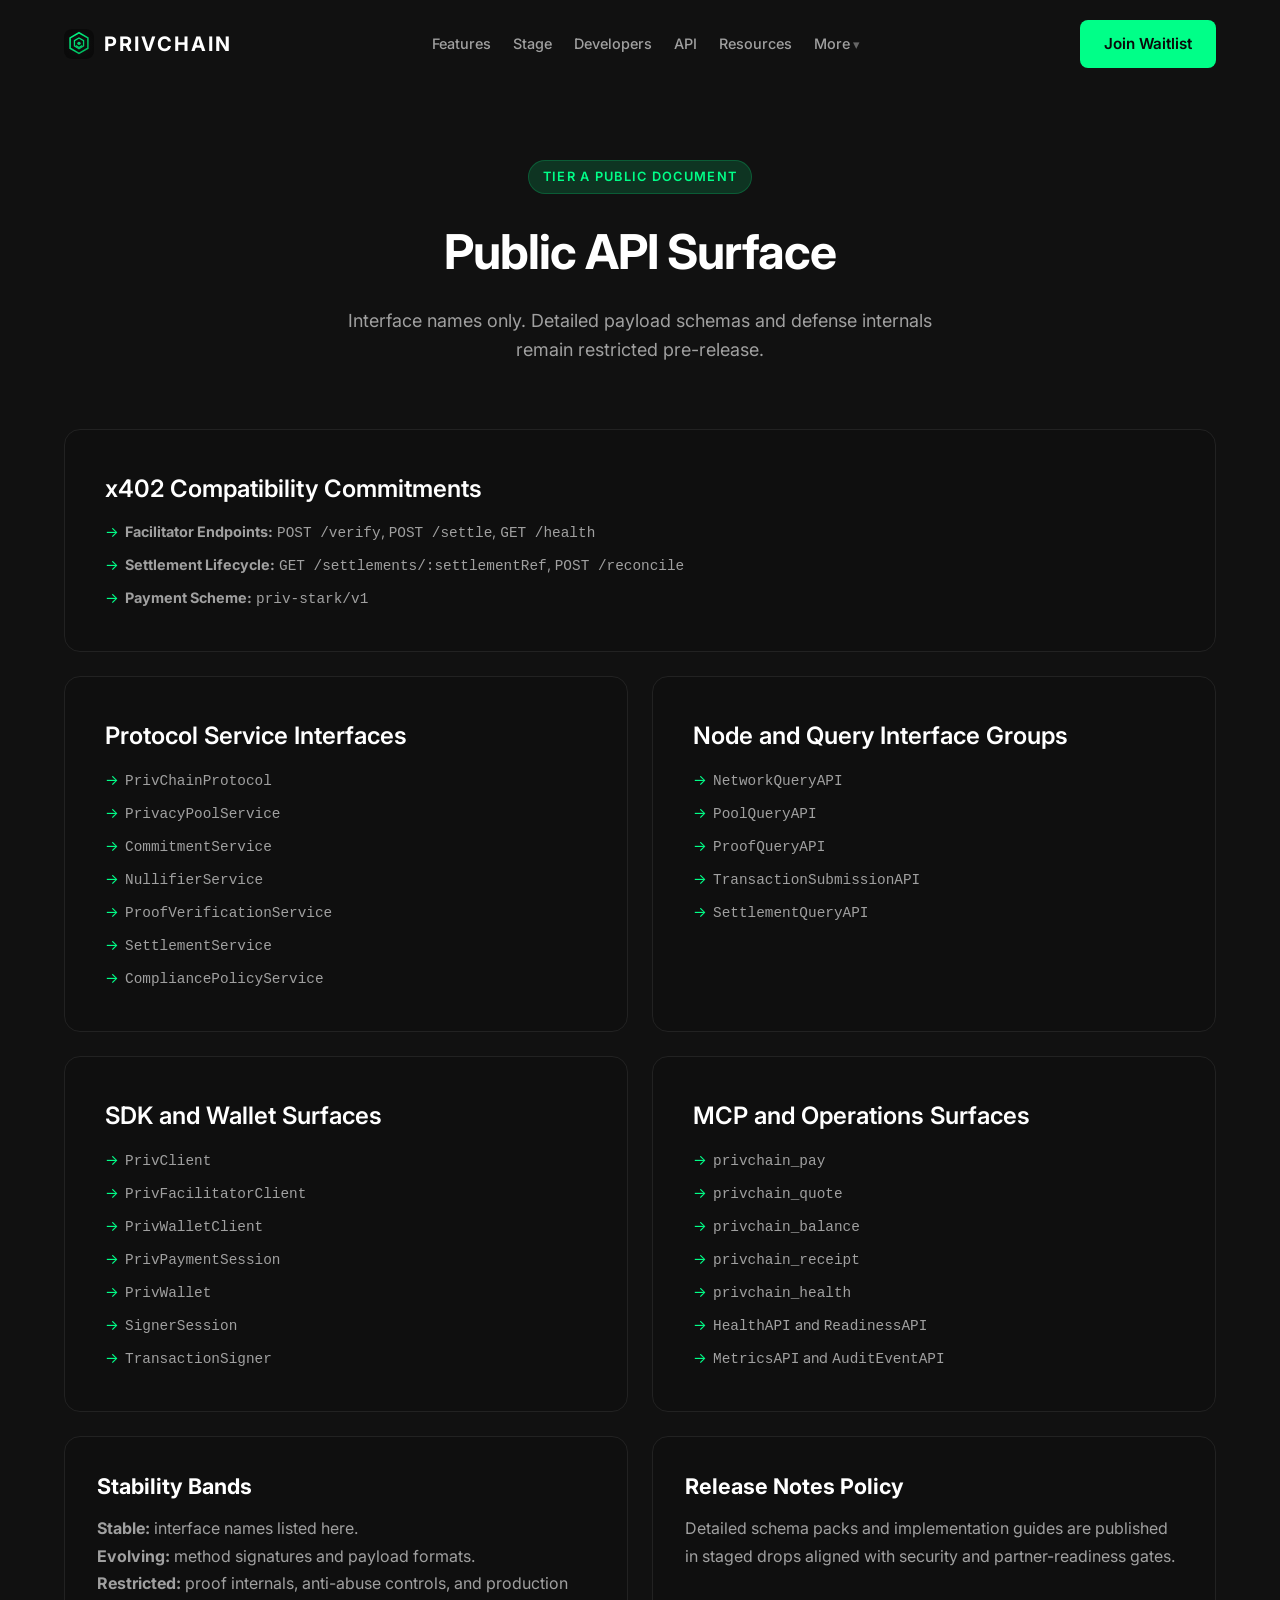
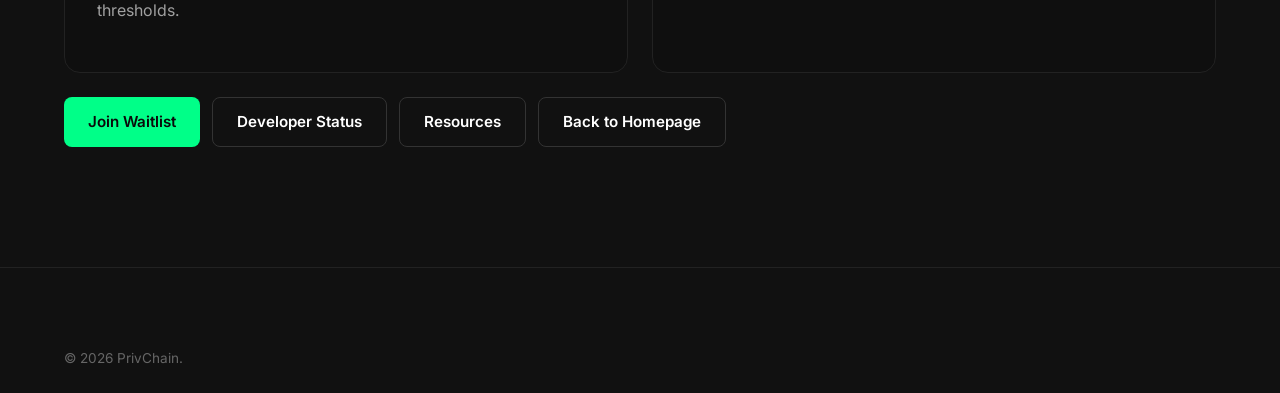
==== commit f2f3e316: "Streamline top navigation with compact primary links and More menu" ====
--- a/api.html
+++ b/api.html
@@ -40,11 +40,23 @@
       <ul class="nav-links">
         <li><a href="index.html#features">Features</a></li>
         <li><a href="index.html#stage">Stage</a></li>
+        <li><a href="developers.html">Developers</a></li>
+        <li><a href="api.html">API</a></li>
         <li><a href="resources.html">Resources</a></li>
-        <li><a href="developers.html">Developers</a></li>
-        <li><a href="faq.html">FAQ</a></li>
-        <li><a href="api.html">API</a></li>
-                <li><a href="signup.html">Signup</a></li>
+        <li>
+          <details class="nav-more">
+            <summary>More</summary>
+            <ul class="nav-more-menu">
+              <li><a href="faq.html">FAQ</a></li>
+              <li><a href="privpedia.html">Privpedia</a></li>
+              <li><a href="mission.html">Mission</a></li>
+              <li><a href="security.html">Security</a></li>
+              <li><a href="index.html#community">Community</a></li>
+              <li><a href="index.html#roadmap">Execution</a></li>
+              <li><a href="signup.html">Signup</a></li>
+            </ul>
+          </details>
+        </li>
       </ul>
       <a href="signup.html" class="btn btn-primary nav-cta" data-funnel-cta="nav">Join Waitlist</a>
       <button class="mobile-menu-btn" aria-label="Toggle menu">
@@ -168,5 +180,7 @@
       }
     });
   </script>
+  <script src="assets/js/analytics-config.js"></script>
+  <script src="assets/js/analytics.js"></script>
 </body>
 </html>
--- a/styles.css
+++ b/styles.css
@@ -123,7 +123,11 @@
 .nav-links {
     display: flex;
     align-items: center;
-    gap: 40px;
+    gap: 22px;
+}
+
+.nav-links > li {
+    position: relative;
 }
 
 .nav-links a {
@@ -135,6 +139,68 @@
 
 .nav-links a:hover {
     color: var(--accent);
+}
+
+.nav-more {
+    position: relative;
+}
+
+.nav-more summary {
+    list-style: none;
+    cursor: pointer;
+    font-size: 0.9rem;
+    font-weight: 500;
+    color: var(--text-secondary);
+    transition: color var(--transition-fast);
+}
+
+.nav-more summary::-webkit-details-marker {
+    display: none;
+}
+
+.nav-more summary::after {
+    content: " ▾";
+    font-size: 0.8rem;
+    color: var(--text-tertiary);
+}
+
+.nav-more:hover summary,
+.nav-more[open] summary {
+    color: var(--accent);
+}
+
+.nav-more-menu {
+    display: none;
+    position: absolute;
+    top: calc(100% + 12px);
+    right: 0;
+    min-width: 210px;
+    padding: 8px;
+    border: 1px solid var(--border-light);
+    border-radius: 10px;
+    background: rgba(12, 12, 12, 0.96);
+    backdrop-filter: blur(14px);
+    box-shadow: 0 14px 32px rgba(0, 0, 0, 0.35);
+    z-index: 20;
+}
+
+.nav-more[open] .nav-more-menu {
+    display: block;
+}
+
+.nav-more-menu li {
+    width: 100%;
+}
+
+.nav-more-menu a {
+    display: block;
+    width: 100%;
+    padding: 8px 10px;
+    border-radius: 7px;
+}
+
+.nav-more-menu a:hover {
+    background: rgba(255, 255, 255, 0.04);
 }
 
 .nav-cta {
@@ -1363,8 +1429,29 @@
         border-left: 1px solid var(--border);
     }
 
+    .nav-links > li {
+        width: 100%;
+    }
+
     .nav-links.active {
         right: 0;
+    }
+
+    .nav-links a,
+    .nav-more summary {
+        display: block;
+        width: 100%;
+        font-size: 1rem;
+    }
+
+    .nav-more-menu {
+        position: static;
+        min-width: 100%;
+        margin-top: 8px;
+        border-radius: 8px;
+        border-color: var(--border);
+        box-shadow: none;
+        backdrop-filter: none;
     }
 
     .nav-cta {
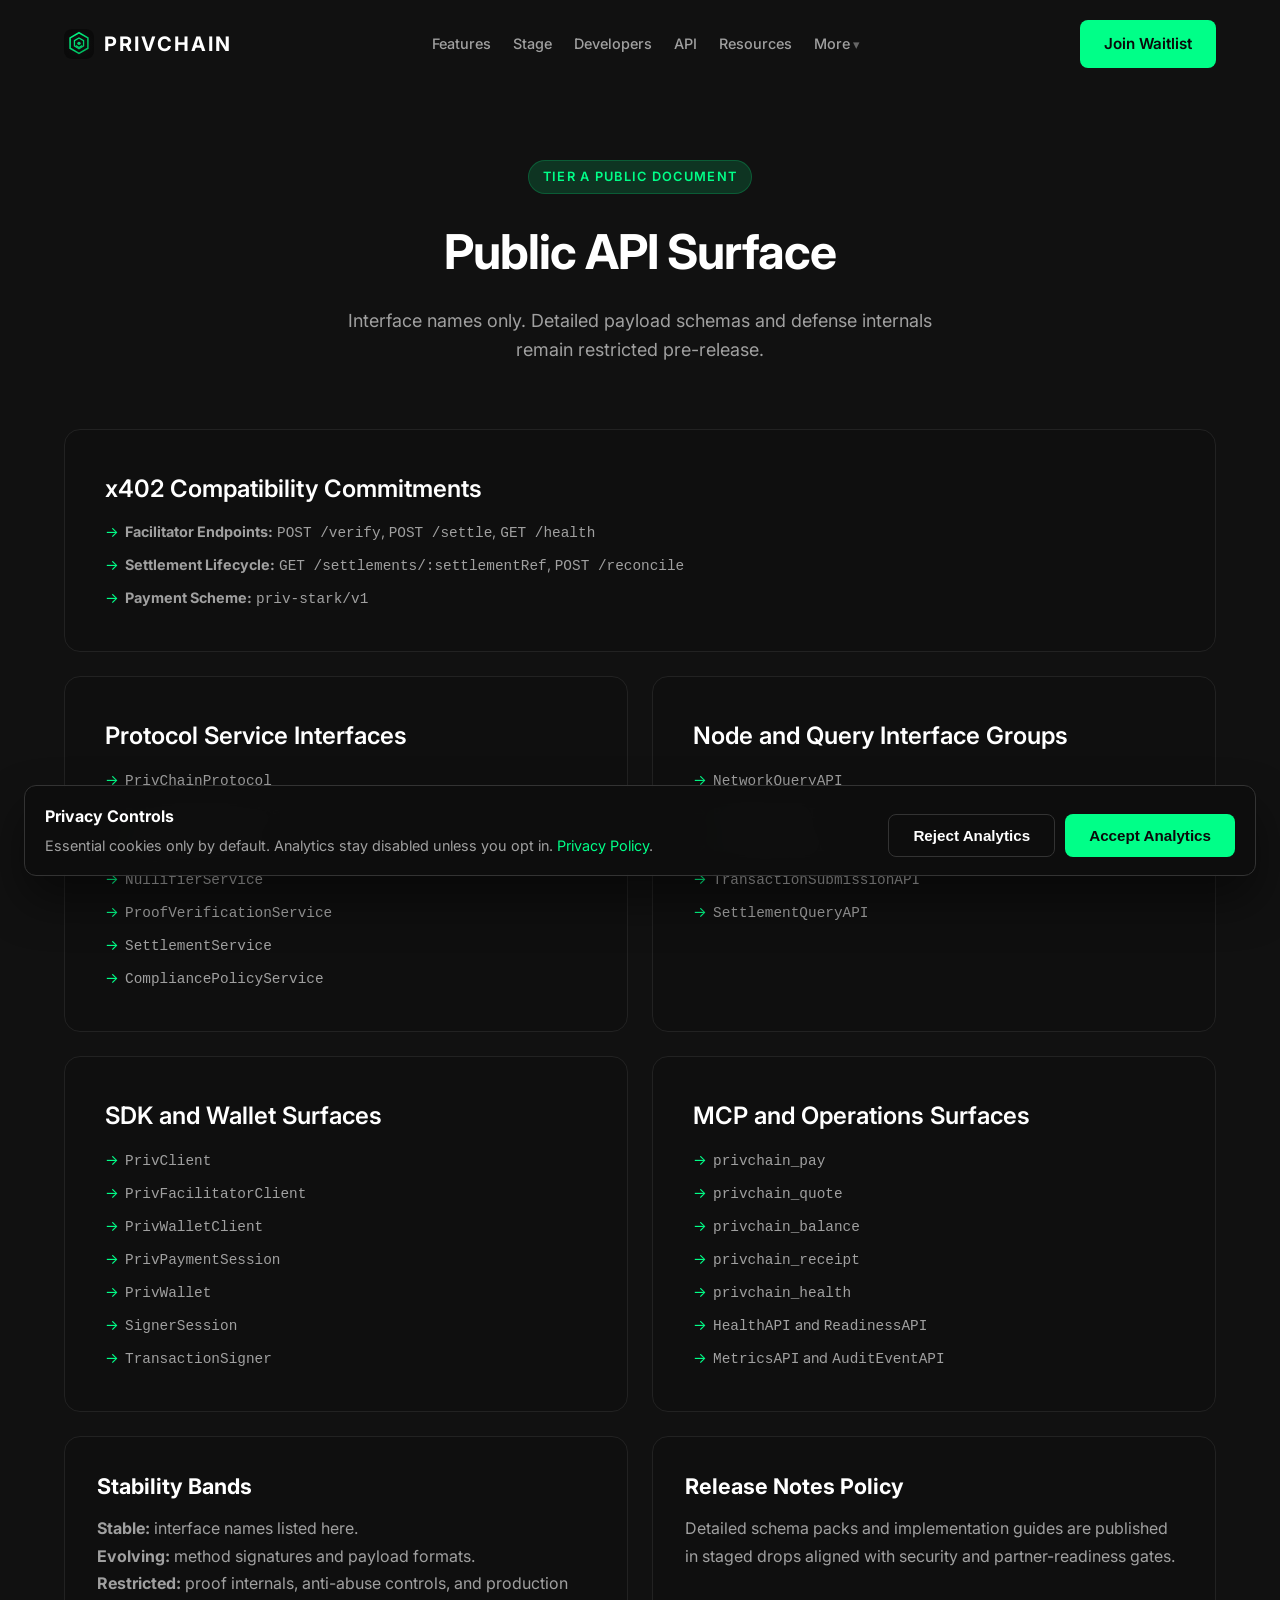
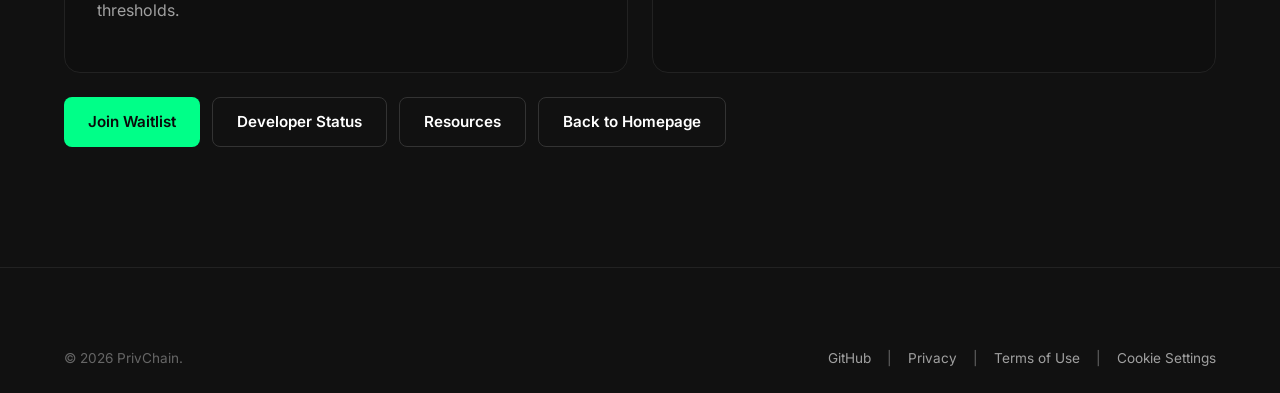
==== commit 1a03d9bc: "Add GDPR-focused legal pages, consent-gated analytics, and legal footers" ====
--- a/api.html
+++ b/api.html
@@ -160,6 +160,15 @@
     <div class="container">
       <div class="footer-bottom" style="border-top: none; padding-top: 0;">
         <p>&copy; 2026 PrivChain.</p>
+        <div class="footer-legal">
+          <a href="https://github.com/PrivChain" target="_blank" rel="noopener">GitHub</a>
+          <span>|</span>
+          <a href="privacy.html">Privacy</a>
+          <span>|</span>
+          <a href="terms.html">Terms of Use</a>
+          <span>|</span>
+          <a href="#cookie-settings" data-open-consent>Cookie Settings</a>
+        </div>
       </div>
     </div>
   </footer>
@@ -180,6 +189,7 @@
       }
     });
   </script>
+  <script src="assets/js/consent.js"></script>
   <script src="assets/js/analytics-config.js"></script>
   <script src="assets/js/analytics.js"></script>
 </body>
--- a/styles.css
+++ b/styles.css
@@ -1389,6 +1389,52 @@
 }
 
 /* ===================================
+   Cookie Banner
+   =================================== */
+.cookie-banner {
+    position: fixed;
+    left: 24px;
+    right: 24px;
+    bottom: 24px;
+    z-index: 1200;
+    display: flex;
+    align-items: flex-end;
+    justify-content: space-between;
+    gap: 20px;
+    padding: 18px 20px;
+    border: 1px solid var(--border-light);
+    border-radius: 12px;
+    background: rgba(14, 14, 14, 0.96);
+    backdrop-filter: blur(14px);
+    box-shadow: 0 24px 48px rgba(0, 0, 0, 0.45);
+}
+
+.cookie-banner__content h3 {
+    font-size: 1rem;
+    margin-bottom: 6px;
+}
+
+.cookie-banner__content p {
+    color: var(--text-secondary);
+    font-size: 0.9rem;
+    line-height: 1.5;
+}
+
+.cookie-banner__content a {
+    color: var(--accent);
+}
+
+.cookie-banner__actions {
+    display: flex;
+    gap: 10px;
+    flex-wrap: wrap;
+}
+
+.cookie-btn {
+    white-space: nowrap;
+}
+
+/* ===================================
    Responsive Design
    =================================== */
 @media (max-width: 1024px) {
@@ -1560,6 +1606,20 @@
         gap: 16px;
         text-align: center;
     }
+
+    .cookie-banner {
+        left: 14px;
+        right: 14px;
+        bottom: 14px;
+        flex-direction: column;
+        align-items: stretch;
+        gap: 14px;
+    }
+
+    .cookie-banner__actions .btn {
+        width: 100%;
+        justify-content: center;
+    }
 }
 
 @media (max-width: 480px) {
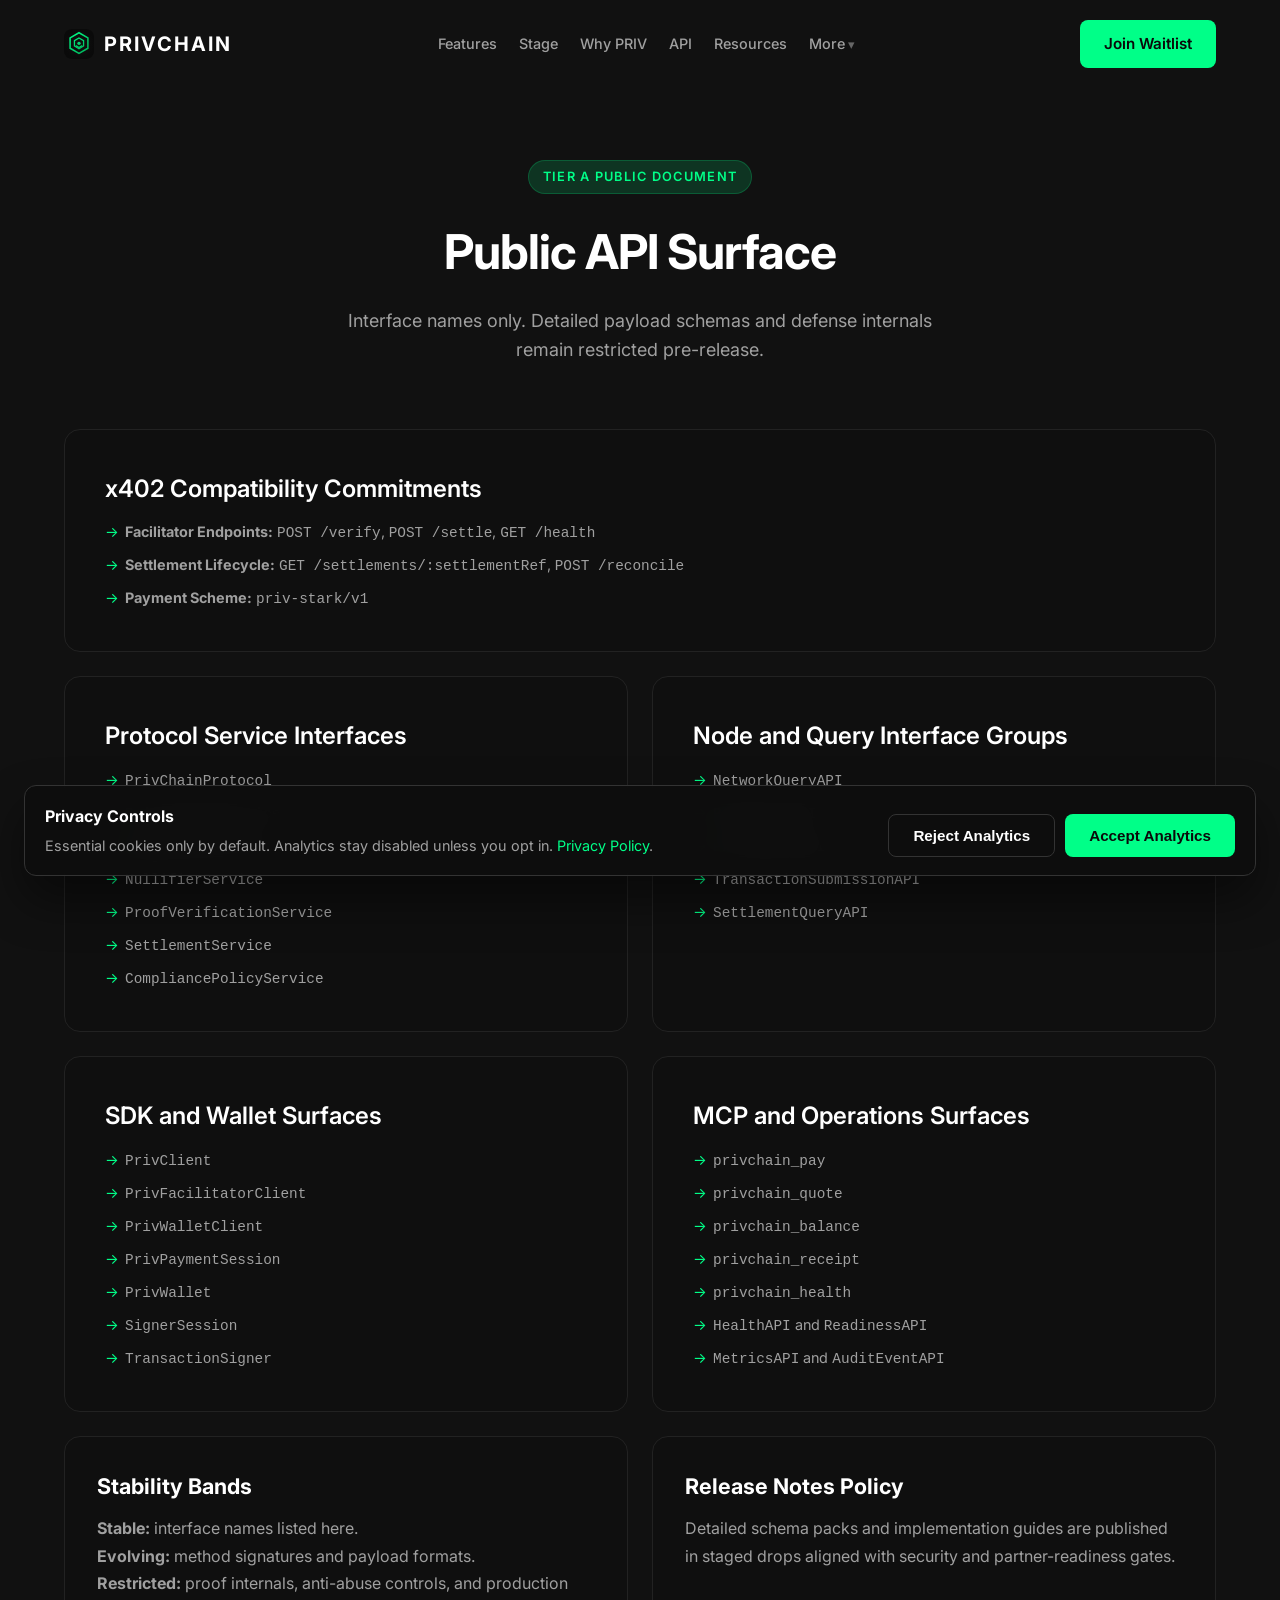
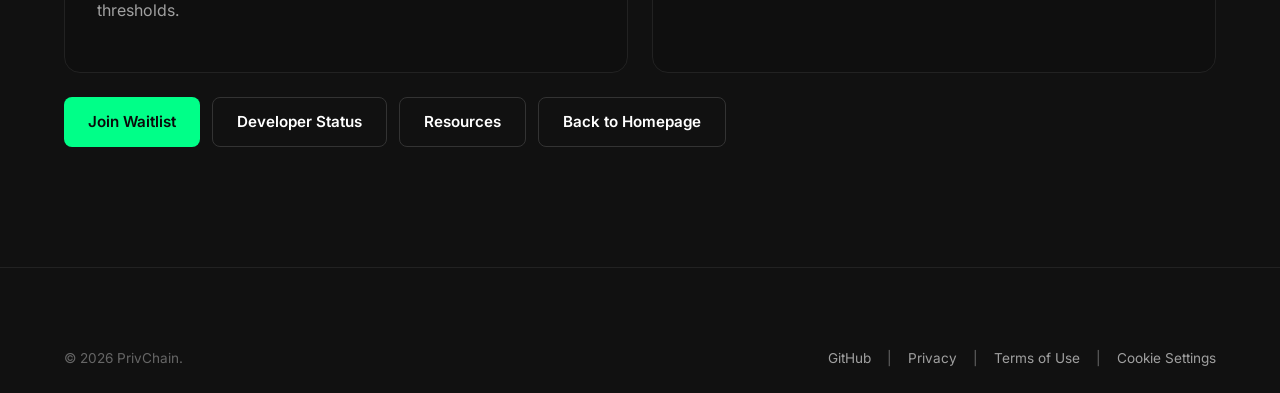
==== commit 45310066: "Promote Contract Economy link in primary nav and hero CTA" ====
--- a/api.html
+++ b/api.html
@@ -40,7 +40,7 @@
       <ul class="nav-links">
         <li><a href="index.html#features">Features</a></li>
         <li><a href="index.html#stage">Stage</a></li>
-        <li><a href="developers.html">Developers</a></li>
+        <li><a href="contract-economy.html">Why PRIV</a></li>
         <li><a href="api.html">API</a></li>
         <li><a href="resources.html">Resources</a></li>
         <li>
@@ -51,6 +51,7 @@
               <li><a href="privpedia.html">Privpedia</a></li>
               <li><a href="mission.html">Mission</a></li>
               <li><a href="security.html">Security</a></li>
+              <li><a href="developers.html">Developers</a></li>
               <li><a href="index.html#community">Community</a></li>
               <li><a href="index.html#roadmap">Execution</a></li>
               <li><a href="signup.html">Signup</a></li>
